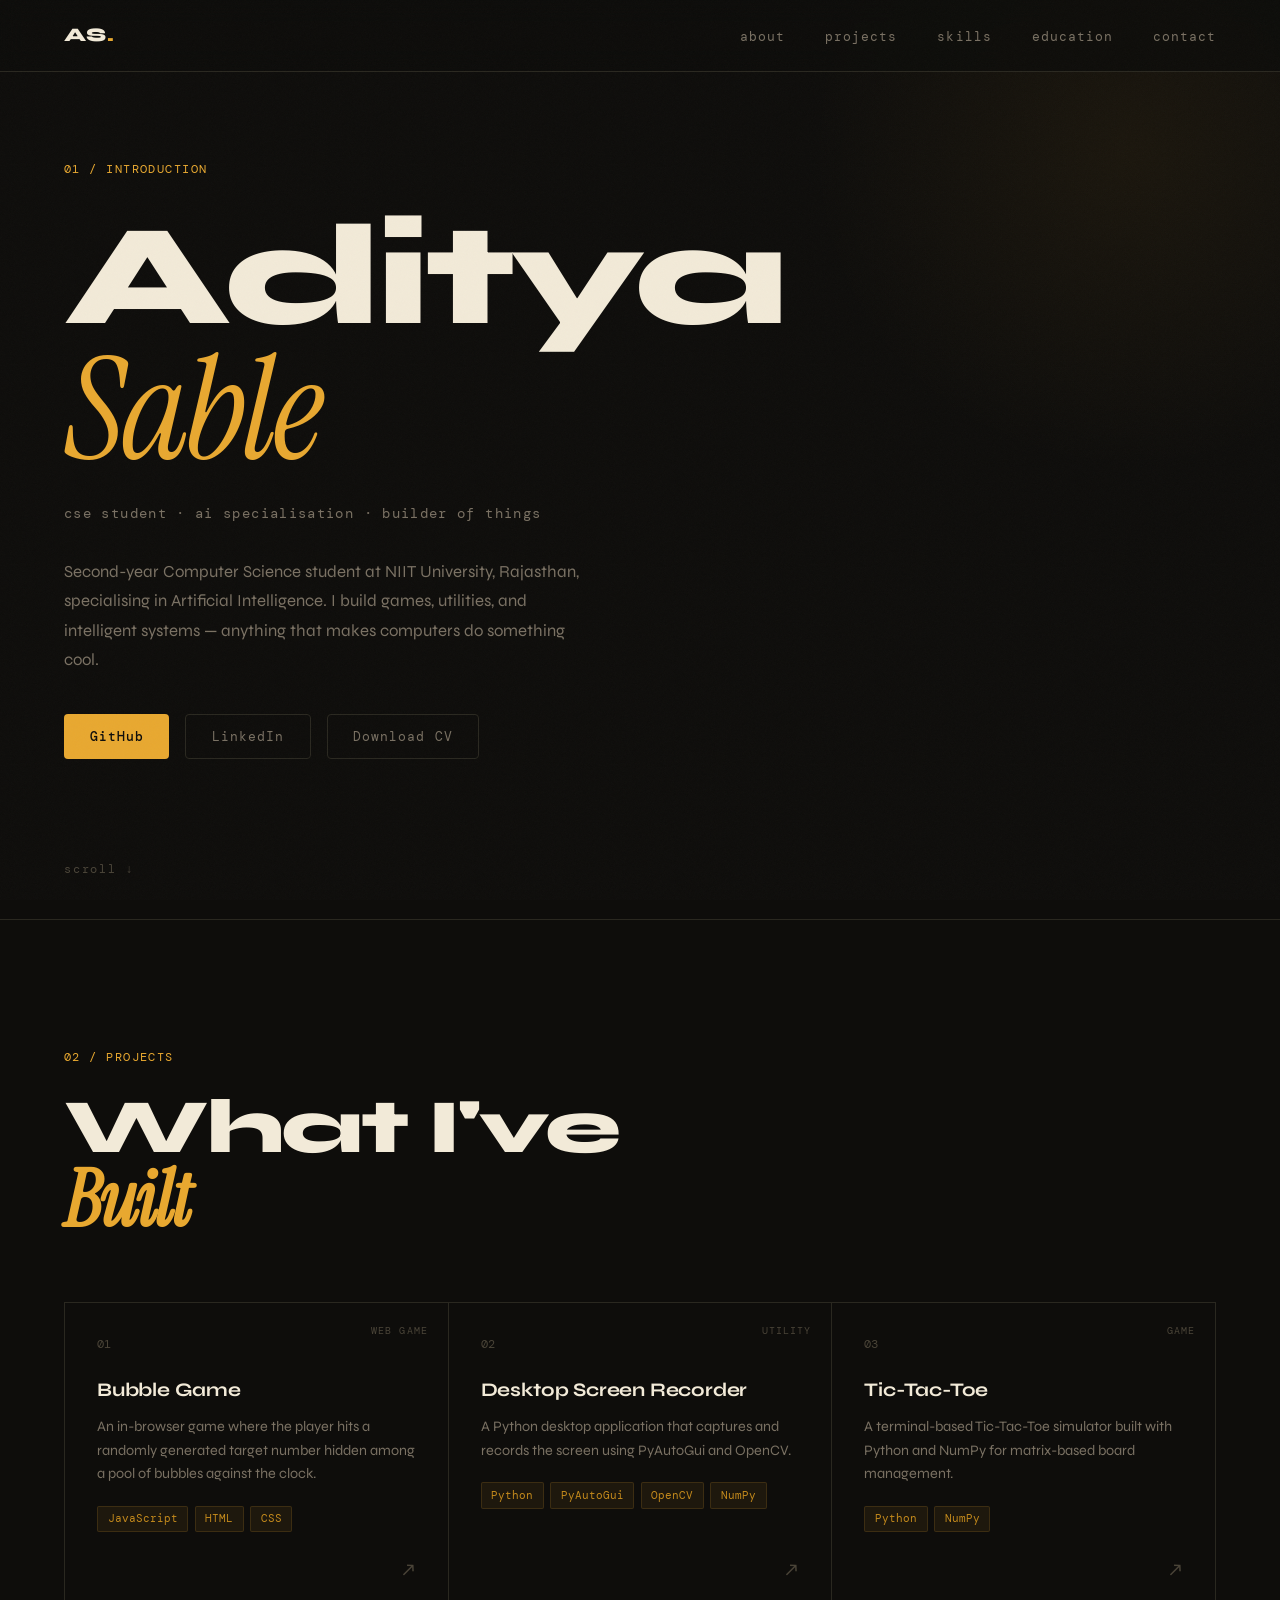
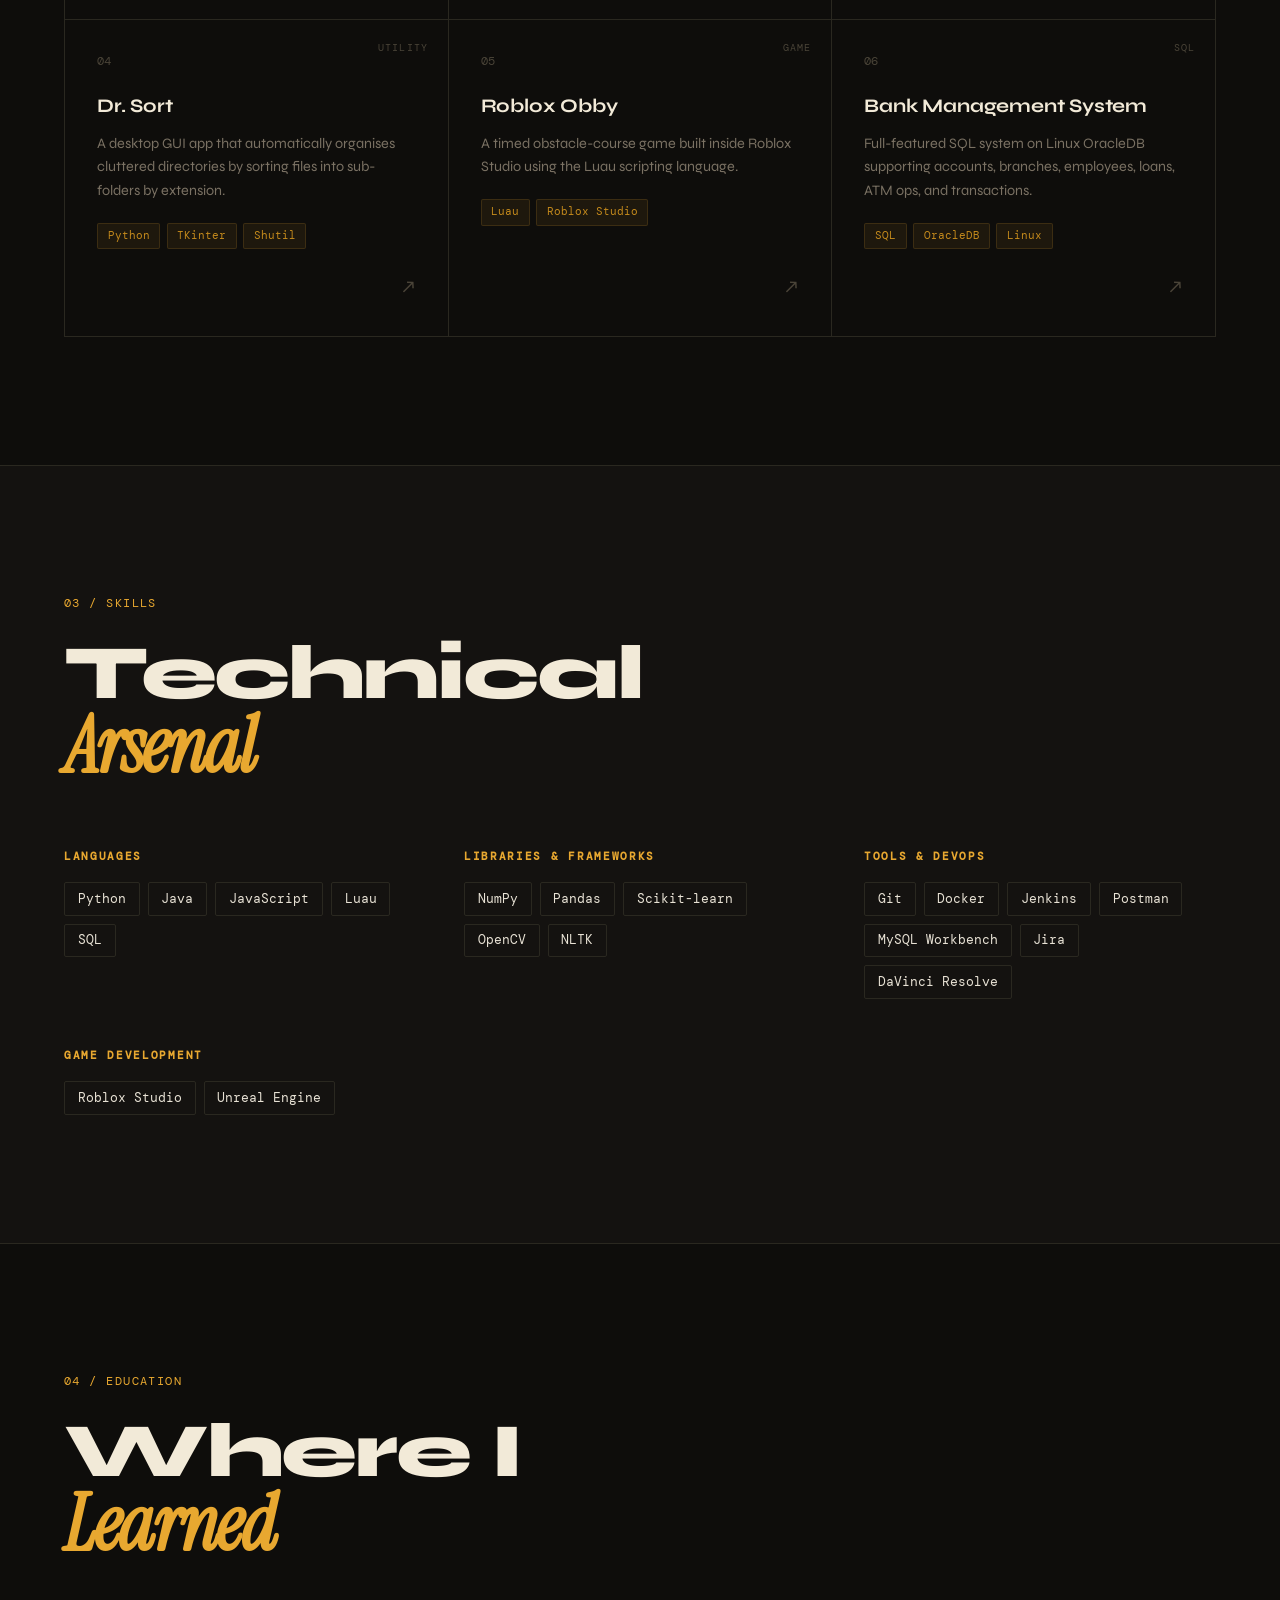
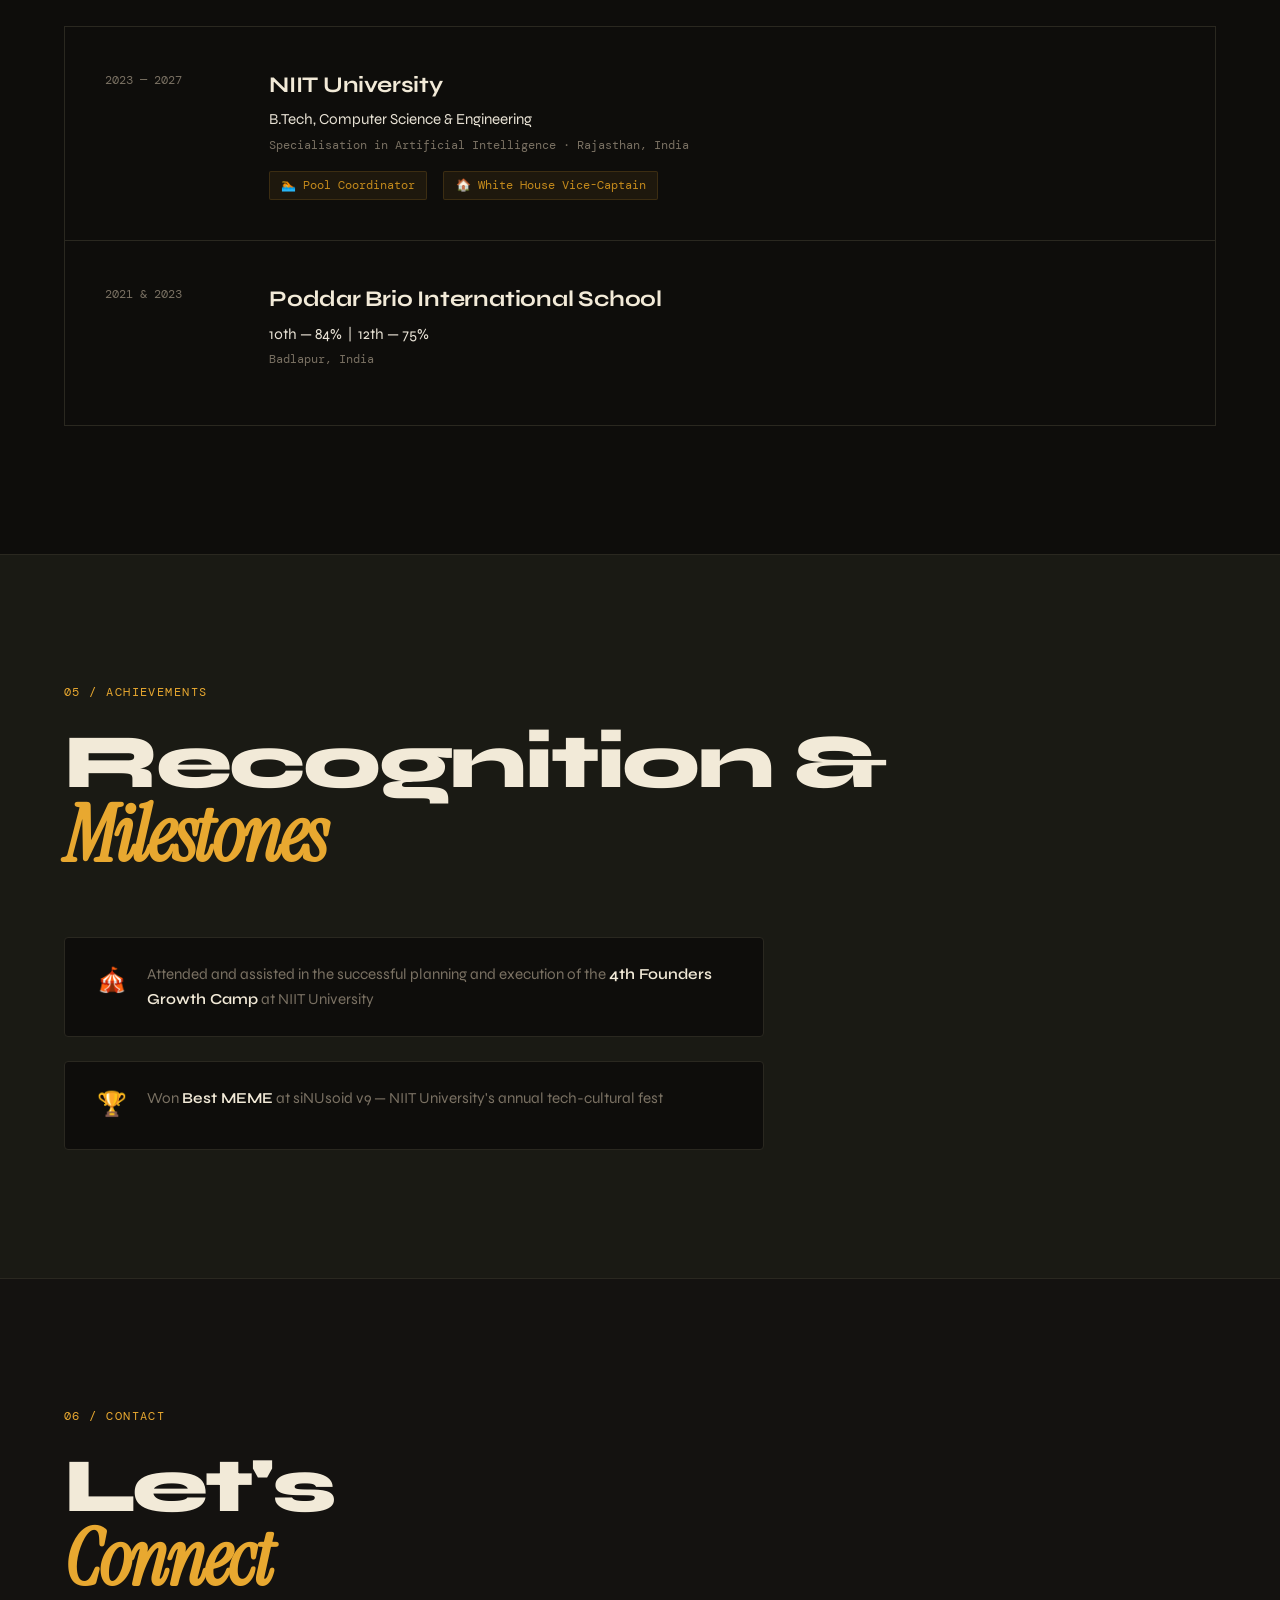
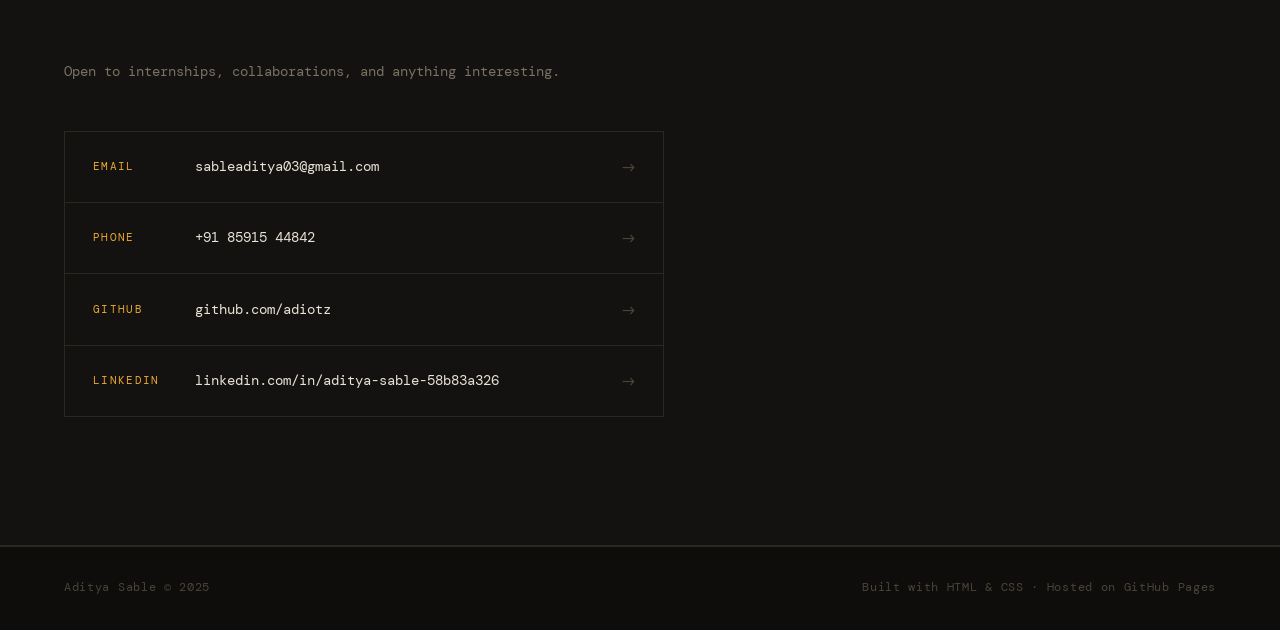
==== index.html @ 0235a2ee "Rename index-2.html to index.html" ====
<!DOCTYPE html>
<html lang="en">
<head>
  <meta charset="UTF-8" />
  <meta name="viewport" content="width=device-width, initial-scale=1.0" />
  <title>Aditya Sable — Developer & AI Enthusiast</title>
  <link rel="preconnect" href="https://fonts.googleapis.com">
  <link rel="preconnect" href="https://fonts.gstatic.com" crossorigin>
  <link href="https://fonts.googleapis.com/css2?family=Syne:wght@400;600;700;800&family=DM+Mono:ital,wght@0,300;0,400;1,300&family=Instrument+Serif:ital@0;1&display=swap" rel="stylesheet">
  <link rel="stylesheet" href="style.css" />
</head>
<body>

  <!-- NOISE OVERLAY -->
  <div class="noise"></div>

  <!-- NAV -->
  <nav class="nav">
    <span class="nav-logo">AS<span class="dot">.</span></span>
    <ul class="nav-links">
      <li><a href="#about">About</a></li>
      <li><a href="#projects">Projects</a></li>
      <li><a href="#skills">Skills</a></li>
      <li><a href="#education">Education</a></li>
      <li><a href="#contact">Contact</a></li>
    </ul>
  </nav>

  <!-- HERO -->
  <section class="hero" id="about">
    <div class="hero-tag"><span class="mono">01 /</span> Introduction</div>
    <h1 class="hero-name">Aditya<br><em>Sable</em></h1>
    <p class="hero-sub">CSE Student · AI Specialisation · Builder of Things</p>
    <p class="hero-desc">
      Second-year Computer Science student at NIIT University, Rajasthan, specialising in Artificial Intelligence.
      I build games, utilities, and intelligent systems — anything that makes computers do something cool.
    </p>
    <div class="hero-links">
      <a href="https://github.com/adiotz" target="_blank" rel="noopener" class="btn btn-primary">GitHub</a>
      <a href="https://www.linkedin.com/in/aditya-sable-58b83a326/" target="_blank" rel="noopener" class="btn btn-outline">LinkedIn</a>
      <a href="AdityaSableCV2.pdf" target="_blank" class="btn btn-outline">Download CV</a>
    </div>
    <div class="hero-scroll-hint mono">scroll ↓</div>
  </section>

  <!-- PROJECTS -->
  <section class="section" id="projects">
    <div class="section-tag"><span class="mono">02 /</span> Projects</div>
    <h2 class="section-title">What I've<br><em>Built</em></h2>

    <div class="projects-grid">

      <a href="https://github.com/adiotz/BubbleGame" target="_blank" rel="noopener" class="project-card" data-type="Web Game">
        <div class="project-num mono">01</div>
        <div class="project-body">
          <h3>Bubble Game</h3>
          <p>An in-browser game where the player hits a randomly generated target number hidden among a pool of bubbles against the clock.</p>
          <div class="project-tags">
            <span>JavaScript</span><span>HTML</span><span>CSS</span>
          </div>
        </div>
        <div class="project-arrow">↗</div>
      </a>

      <a href="https://github.com/adiotz/ScreenRecorder" target="_blank" rel="noopener" class="project-card" data-type="Utility">
        <div class="project-num mono">02</div>
        <div class="project-body">
          <h3>Desktop Screen Recorder</h3>
          <p>A Python desktop application that captures and records the screen using PyAutoGui and OpenCV.</p>
          <div class="project-tags">
            <span>Python</span><span>PyAutoGui</span><span>OpenCV</span><span>NumPy</span>
          </div>
        </div>
        <div class="project-arrow">↗</div>
      </a>

      <a href="https://github.com/adiotz/TicTacToe" target="_blank" rel="noopener" class="project-card" data-type="Game">
        <div class="project-num mono">03</div>
        <div class="project-body">
          <h3>Tic-Tac-Toe</h3>
          <p>A terminal-based Tic-Tac-Toe simulator built with Python and NumPy for matrix-based board management.</p>
          <div class="project-tags">
            <span>Python</span><span>NumPy</span>
          </div>
        </div>
        <div class="project-arrow">↗</div>
      </a>

      <a href="https://github.com/adiotz/DrSort" target="_blank" rel="noopener" class="project-card" data-type="Utility">
        <div class="project-num mono">04</div>
        <div class="project-body">
          <h3>Dr. Sort</h3>
          <p>A desktop GUI app that automatically organises cluttered directories by sorting files into sub-folders by extension.</p>
          <div class="project-tags">
            <span>Python</span><span>TKinter</span><span>Shutil</span>
          </div>
        </div>
        <div class="project-arrow">↗</div>
      </a>

      <a href="https://github.com/adiotz/FirstRobloxGame" target="_blank" rel="noopener" class="project-card" data-type="Game">
        <div class="project-num mono">05</div>
        <div class="project-body">
          <h3>Roblox Obby</h3>
          <p>A timed obstacle-course game built inside Roblox Studio using the Luau scripting language.</p>
          <div class="project-tags">
            <span>Luau</span><span>Roblox Studio</span>
          </div>
        </div>
        <div class="project-arrow">↗</div>
      </a>

      <a href="https://github.com/adiotz/BankManagementSystem" target="_blank" rel="noopener" class="project-card" data-type="SQL">
        <div class="project-num mono">06</div>
        <div class="project-body">
          <h3>Bank Management System</h3>
          <p>Full-featured SQL system on Linux OracleDB supporting accounts, branches, employees, loans, ATM ops, and transactions.</p>
          <div class="project-tags">
            <span>SQL</span><span>OracleDB</span><span>Linux</span>
          </div>
        </div>
        <div class="project-arrow">↗</div>
      </a>

    </div>
  </section>

  <!-- SKILLS -->
  <section class="section section-dark" id="skills">
    <div class="section-tag"><span class="mono">03 /</span> Skills</div>
    <h2 class="section-title">Technical<br><em>Arsenal</em></h2>

    <div class="skills-grid">
      <div class="skill-group">
        <h4 class="skill-group-label mono">Languages</h4>
        <div class="skill-pills">
          <span>Python</span>
          <span>Java</span>
          <span>JavaScript</span>
          <span>Luau</span>
          <span>SQL</span>
        </div>
      </div>
      <div class="skill-group">
        <h4 class="skill-group-label mono">Libraries & Frameworks</h4>
        <div class="skill-pills">
          <span>NumPy</span>
          <span>Pandas</span>
          <span>Scikit-learn</span>
          <span>OpenCV</span>
          <span>NLTK</span>
        </div>
      </div>
      <div class="skill-group">
        <h4 class="skill-group-label mono">Tools & DevOps</h4>
        <div class="skill-pills">
          <span>Git</span>
          <span>Docker</span>
          <span>Jenkins</span>
          <span>Postman</span>
          <span>MySQL Workbench</span>
          <span>Jira</span>
          <span>DaVinci Resolve</span>
        </div>
      </div>
      <div class="skill-group">
        <h4 class="skill-group-label mono">Game Development</h4>
        <div class="skill-pills">
          <span>Roblox Studio</span>
          <span>Unreal Engine</span>
        </div>
      </div>
    </div>
  </section>

  <!-- EDUCATION -->
  <section class="section" id="education">
    <div class="section-tag"><span class="mono">04 /</span> Education</div>
    <h2 class="section-title">Where I<br><em>Learned</em></h2>

    <div class="edu-list">
      <div class="edu-card">
        <div class="edu-year mono">2023 — 2027</div>
        <div class="edu-body">
          <h3>NIIT University</h3>
          <p class="edu-degree">B.Tech, Computer Science &amp; Engineering</p>
          <p class="edu-sub">Specialisation in Artificial Intelligence · Rajasthan, India</p>
          <div class="edu-roles">
            <span>🏊 Pool Coordinator</span>
            <span>🏠 White House Vice-Captain</span>
          </div>
        </div>
      </div>
      <div class="edu-card">
        <div class="edu-year mono">2021 &amp; 2023</div>
        <div class="edu-body">
          <h3>Poddar Brio International School</h3>
          <p class="edu-degree">10th — 84% &nbsp;|&nbsp; 12th — 75%</p>
          <p class="edu-sub">Badlapur, India</p>
        </div>
      </div>
    </div>
  </section>

  <!-- ACHIEVEMENTS -->
  <section class="section section-accent" id="achievements">
    <div class="section-tag"><span class="mono">05 /</span> Achievements</div>
    <h2 class="section-title">Recognition &amp;<br><em>Milestones</em></h2>
    <div class="ach-list">
      <div class="ach-item">
        <span class="ach-icon">🎪</span>
        <p>Attended and assisted in the successful planning and execution of the <strong>4th Founders Growth Camp</strong> at NIIT University</p>
      </div>
      <div class="ach-item">
        <span class="ach-icon">🏆</span>
        <p>Won <strong>Best MEME</strong> at siNUsoid v9 — NIIT University's annual tech-cultural fest</p>
      </div>
    </div>
  </section>

  <!-- CONTACT -->
  <section class="section section-dark" id="contact">
    <div class="section-tag"><span class="mono">06 /</span> Contact</div>
    <h2 class="section-title">Let's<br><em>Connect</em></h2>
    <p class="contact-intro">Open to internships, collaborations, and anything interesting.</p>
    <div class="contact-links">
      <a href="mailto:sableaditya03@gmail.com" class="contact-item">
        <span class="mono contact-label">Email</span>
        <span class="contact-value">sableaditya03@gmail.com</span>
        <span class="contact-arrow">→</span>
      </a>
      <a href="tel:+918591544842" class="contact-item">
        <span class="mono contact-label">Phone</span>
        <span class="contact-value">+91 85915 44842</span>
        <span class="contact-arrow">→</span>
      </a>
      <a href="https://github.com/adiotz" target="_blank" rel="noopener" class="contact-item">
        <span class="mono contact-label">GitHub</span>
        <span class="contact-value">github.com/adiotz</span>
        <span class="contact-arrow">→</span>
      </a>
      <a href="https://www.linkedin.com/in/aditya-sable-58b83a326/" target="_blank" rel="noopener" class="contact-item">
        <span class="mono contact-label">LinkedIn</span>
        <span class="contact-value">linkedin.com/in/aditya-sable-58b83a326</span>
        <span class="contact-arrow">→</span>
      </a>
    </div>
  </section>

  <!-- FOOTER -->
  <footer class="footer">
    <span class="mono">Aditya Sable © 2025</span>
    <span class="mono">Built with HTML &amp; CSS · Hosted on GitHub Pages</span>
  </footer>

  <script data-cfasync="false" src="/cdn-cgi/scripts/5c5dd728/cloudflare-static/email-decode.min.js"></script><script>
    // Scroll-triggered fade-in
    const observer = new IntersectionObserver((entries) => {
      entries.forEach(e => {
        if (e.isIntersecting) {
          e.target.classList.add('visible');
        }
      });
    }, { threshold: 0.12 });

    document.querySelectorAll('.project-card, .edu-card, .ach-item, .skill-group, .contact-item').forEach(el => {
      el.classList.add('fade-up');
      observer.observe(el);
    });

    // Active nav highlight
    const sections = document.querySelectorAll('section[id]');
    const navLinks = document.querySelectorAll('.nav-links a');
    window.addEventListener('scroll', () => {
      let current = '';
      sections.forEach(s => {
        if
---- style.css ----
/* ============================================================
   ADITYA SABLE — PORTFOLIO STYLESHEET
   Aesthetic: Editorial dark with warm amber accents
   Fonts: Syne (display) + Instrument Serif (italic) + DM Mono
   ============================================================ */

:root {
  --bg: #0e0d0b;
  --bg-2: #141210;
  --bg-accent: #1a1a14;
  --surface: #1e1c17;
  --border: #2a2820;
  --text: #e8e2d5;
  --text-muted: #7a7163;
  --text-dim: #4a4438;
  --amber: #e8a830;
  --amber-dim: #c48a1c;
  --amber-glow: rgba(232, 168, 48, 0.08);
  --cream: #f2ead8;
  --font-display: 'Syne', sans-serif;
  --font-serif: 'Instrument Serif', serif;
  --font-mono: 'DM Mono', monospace;
  --radius: 4px;
  --transition: 0.3s cubic-bezier(0.4, 0, 0.2, 1);
}

*, *::before, *::after { box-sizing: border-box; margin: 0; padding: 0; }

html { scroll-behavior: smooth; }

body {
  background: var(--bg);
  color: var(--text);
  font-family: var(--font-display);
  font-size: 16px;
  line-height: 1.6;
  overflow-x: hidden;
}

/* NOISE TEXTURE */
.noise {
  pointer-events: none;
  position: fixed;
  inset: 0;
  z-index: 999;
  opacity: 0.028;
  background-image: url("data:image/svg+xml,%3Csvg viewBox='0 0 512 512' xmlns='http://www.w3.org/2000/svg'%3E%3Cfilter id='n'%3E%3CfeTurbulence type='fractalNoise' baseFrequency='0.75' numOctaves='4' stitchTiles='stitch'/%3E%3C/filter%3E%3Crect width='100%25' height='100%25' filter='url(%23n)'/%3E%3C/svg%3E");
  background-size: 200px;
}

/* ---- TYPOGRAPHY ---- */
.mono { font-family: var(--font-mono); }

a { color: inherit; text-decoration: none; }

em { font-family: var(--font-serif); font-style: italic; color: var(--amber); }

/* ---- NAV ---- */
.nav {
  position: fixed;
  top: 0; left: 0; right: 0;
  z-index: 100;
  display: flex;
  align-items: center;
  justify-content: space-between;
  padding: 1.25rem 4rem;
  background: rgba(14, 13, 11, 0.85);
  backdrop-filter: blur(12px);
  border-bottom: 1px solid var(--border);
}

.nav-logo {
  font-family: var(--font-display);
  font-weight: 800;
  font-size: 1.2rem;
  letter-spacing: 0.05em;
  color: var(--cream);
}
.nav-logo .dot { color: var(--amber); }

.nav-links {
  list-style: none;
  display: flex;
  gap: 2.5rem;
}
.nav-links a {
  font-family: var(--font-mono);
  font-size: 0.8rem;
  color: var(--text-muted);
  letter-spacing: 0.08em;
  text-transform: lowercase;
  transition: color var(--transition);
}
.nav-links a:hover,
.nav-links a.active { color: var(--amber); }

/* ---- HERO ---- */
.hero {
  min-height: 100vh;
  display: flex;
  flex-direction: column;
  justify-content: center;
  padding: 10rem 4rem 6rem;
  position: relative;
  border-bottom: 1px solid var(--border);
  overflow: hidden;
}

.hero::before {
  content: '';
  position: absolute;
  top: -200px; right: -200px;
  width: 700px; height: 700px;
  background: radial-gradient(circle, rgba(232, 168, 48, 0.06) 0%, transparent 65%);
  pointer-events: none;
}

.hero-tag {
  font-family: var(--font-mono);
  font-size: 0.75rem;
  color: var(--amber);
  letter-spacing: 0.12em;
  text-transform: uppercase;
  margin-bottom: 2rem;
  animation: fadeUp 0.8s ease both;
}

.hero-name {
  font-size: clamp(4rem, 12vw, 9rem);
  font-weight: 800;
  line-height: 0.92;
  letter-spacing: -0.03em;
  color: var(--cream);
  animation: fadeUp 0.8s 0.1s ease both;
  margin-bottom: 1.5rem;
}
.hero-name em {
  font-family: var(--font-serif);
  font-weight: 400;
}

.hero-sub {
  font-family: var(--font-mono);
  font-size: 0.85rem;
  color: var(--text-muted);
  letter-spacing: 0.1em;
  text-transform: lowercase;
  animation: fadeUp 0.8s 0.2s ease both;
  margin-bottom: 2rem;
}

.hero-desc {
  max-width: 520px;
  font-size: 1.05rem;
  color: var(--text-muted);
  line-height: 1.75;
  animation: fadeUp 0.8s 0.3s ease both;
  margin-bottom: 2.5rem;
}

.hero-links {
  display: flex;
  gap: 1rem;
  flex-wrap: wrap;
  animation: fadeUp 0.8s 0.4s ease both;
  margin-bottom: 4rem;
}

.btn {
  display: inline-flex;
  align-items: center;
  gap: 0.5rem;
  padding: 0.7rem 1.6rem;
  font-family: var(--font-mono);
  font-size: 0.8rem;
  letter-spacing: 0.08em;
  border-radius: var(--radius);
  transition: all var(--transition);
  cursor: pointer;
}
.btn-primary {
  background: var(--amber);
  color: #0e0d0b;
  font-weight: 500;
}
.btn-primary:hover {
  background: var(--cream);
  transform: translateY(-2px);
}
.btn-outline {
  border: 1px solid var(--border);
  color: var(--text-muted);
}
.btn-outline:hover {
  border-color: var(--amber);
  color: var(--amber);
  transform: translateY(-2px);
}

.hero-scroll-hint {
  font-size: 0.75rem;
  color: var(--text-dim);
  letter-spacing: 0.15em;
  animation: fadeUp 0.8s 0.6s ease both, bob 2s 1.5s ease-in-out infinite;
  position: absolute;
  bottom: 2.5rem;
  left: 4rem;
}

/* ---- SECTIONS ---- */
.section {
  padding: 8rem 4rem;
  border-bottom: 1px solid var(--border);
}
.section-dark { background: var(--bg-2); }
.section-accent { background: var(--bg-accent); }

.section-tag {
  font-family: var(--font-mono);
  font-size: 0.75rem;
  color: var(--amber);
  letter-spacing: 0.12em;
  text-transform: uppercase;
  margin-bottom: 1.5rem;
}

.section-title {
  font-size: clamp(2.5rem, 6vw, 5rem);
  font-weight: 800;
  line-height: 0.95;
  letter-spacing: -0.03em;
  color: var(--cream);
  margin-bottom: 4rem;
}

/* ---- PROJECTS GRID ---- */
.projects-grid {
  display: grid;
  grid-template-columns: repeat(auto-fill, minmax(320px, 1fr));
  gap: 1px;
  background: var(--border);
  border: 1px solid var(--border);
}

.project-card {
  display: flex;
  flex-direction: column;
  padding: 2rem;
  background: var(--bg);
  position: relative;
  transition: background var(--transition);
  overflow: hidden;
}
.project-card::before {
  content: attr(data-type);
  position: absolute;
  top: 1.25rem; right: 1.25rem;
  font-family: var(--font-mono);
  font-size: 0.65rem;
  color: var(--text-dim);
  letter-spacing: 0.1em;
  text-transform: uppercase;
}
.project-card:hover {
  background: var(--amber-glow);
}
.project-card:hover .project-arrow { color: var(--amber); transform: translate(3px, -3px); }

.project-num {
  font-size: 0.75rem;
  color: var(--text-dim);
  margin-bottom: 1.25rem;
}
.project-body { flex: 1; }
.project-body h3 {
  font-size: 1.2rem;
  font-weight: 700;
  color: var(--cream);
  margin-bottom: 0.6rem;
  letter-spacing: -0.01em;
}
.project-body p {
  font-size: 0.9rem;
  color: var(--text-muted);
  line-height: 1.65;
  margin-bottom: 1.25rem;
}
.project-tags {
  display: flex;
  flex-wrap: wrap;
  gap: 0.4rem;
}
.project-tags span {
  font-family: var(--font-mono);
  font-size: 0.7rem;
  color: var(--amber-dim);
  background: rgba(232, 168, 48, 0.07);
  border: 1px solid rgba(232, 168, 48, 0.15);
  padding: 0.2rem 0.6rem;
  border-radius: 2px;
}
.project-arrow {
  font-size: 1.2rem;
  color: var(--text-dim);
  text-align: right;
  margin-top: 1.5rem;
  transition: all var(--transition);
  display: block;
}

/* ---- SKILLS ---- */
.skills-grid {
  display: grid;
  grid-template-columns: repeat(auto-fill, minmax(280px, 1fr));
  gap: 3rem;
}
.skill-group-label {
  font-size: 0.7rem;
  color: var(--amber);
  letter-spacing: 0.15em;
  text-transform: uppercase;
  margin-bottom: 1rem;
}
.skill-pills {
  display: flex;
  flex-wrap: wrap;
  gap: 0.5rem;
}
.skill-pills span {
  font-family: var(--font-mono);
  font-size: 0.8rem;
  color: var(--text);
  border: 1px solid var(--border);
  padding: 0.35rem 0.8rem;
  border-radius: 2px;
  transition: all var(--transition);
}
.skill-pills span:hover {
  border-color: var(--amber);
  color: var(--amber);
}

/* ---- EDUCATION ---- */
.edu-list {
  display: flex;
  flex-direction: column;
  gap: 1px;
  background: var(--border);
  border: 1px solid var(--border);
}
.edu-card {
  display: flex;
  gap: 4rem;
  padding: 2.5rem;
  background: var(--bg);
  transition: background var(--transition);
}
.edu-card:hover { background: var(--amber-glow); }
.edu-year {
  font-size: 0.75rem;
  color: var(--text-muted);
  white-space: nowrap;
  padding-top: 0.25rem;
  min-width: 100px;
}
.edu-body h3 {
  font-size: 1.4rem;
  font-weight: 700;
  color: var(--cream);
  margin-bottom: 0.3rem;
  letter-spacing: -0.01em;
}
.edu-degree {
  font-size: 0.95rem;
  color: var(--text);
  margin-bottom: 0.25rem;
}
.edu-sub {
  font-family: var(--font-mono);
  font-size: 0.75rem;
  color: var(--text-muted);
  margin-bottom: 1rem;
}
.edu-roles {
  display: flex;
  gap: 1rem;
  flex-wrap: wrap;
}
.edu-roles span {
  font-family: var(--font-mono);
  font-size: 0.75rem;
  color: var(--amber-dim);
  background: rgba(232, 168, 48, 0.07);
  border: 1px solid rgba(232, 168, 48, 0.15);
  padding: 0.25rem 0.7rem;
  border-radius: 2px;
}

/* ---- ACHIEVEMENTS ---- */
.ach-list {
  display: flex;
  flex-direction: column;
  gap: 1.5rem;
  max-width: 700px;
}
.ach-item {
  display: flex;
  align-items: flex-start;
  gap: 1.25rem;
  padding: 1.5rem 2rem;
  border: 1px solid var(--border);
  border-radius: var(--radius);
  background: var(--bg);
  transition: border-color var(--transition);
}
.ach-item:hover { border-color: var(--amber); }
.ach-icon { font-size: 1.5rem; flex-shrink: 0; }
.ach-item p {
  font-size: 0.95rem;
  color: var(--text-muted);
  line-height: 1.65;
}
.ach-item strong { color: var(--cream); font-weight: 600; }

/* ---- CONTACT ---- */
.contact-intro {
  font-family: var(--font-mono);
  font-size: 0.85rem;
  color: var(--text-muted);
  margin-bottom: 3rem;
}
.contact-links {
  display: flex;
  flex-direction: column;
  gap: 1px;
  background: var(--border);
  border: 1px solid var(--border);
  max-width: 600px;
}
.contact-item {
  display: flex;
  align-items: center;
  gap: 2rem;
  padding: 1.4rem 1.75rem;
  background: var(--bg-2);
  transition: background var(--transition);
}
.contact-item:hover {
  background: var(--amber-glow);
}
.contact-item:hover .contact-arrow { transform: translateX(6px); color: var(--amber); }
.contact-label {
  font-size: 0.7rem;
  color: var(--amber);
  letter-spacing: 0.12em;
  text-transform: uppercase;
  min-width: 70px;
}
.contact-value {
  font-family: var(--font-mono);
  font-size: 0.85rem;
  color: var(--text);
  flex: 1;
}
.contact-arrow {
  font-size: 1rem;
  color: var(--text-dim);
  transition: all var(--transition);
}

/* ---- FOOTER ---- */
.footer {
  padding: 2rem 4rem;
  display: flex;
  justify-content: space-between;
  align-items: center;
  font-size: 0.72rem;
  color: var(--text-dim);
  letter-spacing: 0.06em;
  border-top: 1px solid var(--border);
}

/* ---- ANIMATIONS ---- */
@keyframes fadeUp {
  from { opacity: 0; transform: translateY(24px); }
  to   { opacity: 1; transform: translateY(0); }
}
@keyframes bob {
  0%, 100% { transform: translateY(0); }
  50%       { transform: translateY(6px); }
}

.fade-up {
  opacity: 0;
  transform: translateY(28px);
  transition: opacity 0.6s ease, transform 0.6s ease;
}
.fade-up.visible {
  opacity: 1;
  transform: translateY(0);
}

/* ---- RESPONSIVE ---- */
@media (max-width: 768px) {
  .nav { padding: 1rem 1.5rem; }
  .nav-links { gap: 1.25rem; }
  .nav-links a { font-size: 0.72rem; }

  .hero, .section { padding-left: 1.5rem; padding-right: 1.5rem; }
  .hero { padding-top: 8rem; padding-bottom: 5rem; }
  .hero-scroll-hint { left: 1.5rem; }

  .projects-grid { grid-template-columns: 1fr; }
  .skills-grid { grid-template-columns: 1fr; gap: 2rem; }

  .edu-card { flex-direction: column; gap: 0.75rem; }
  .edu-year { min-width: unset; }

  .contact-links { max-width: 100%; }
  .contact-item { flex-wrap: wrap; gap: 0.5rem; }

  .footer { flex-direction: column; gap: 0.5rem; text-align: center; }
}

@media (max-width: 480px) {
  .nav-links { display: none; }
  .hero-name { font-size: 3.5rem; }
}
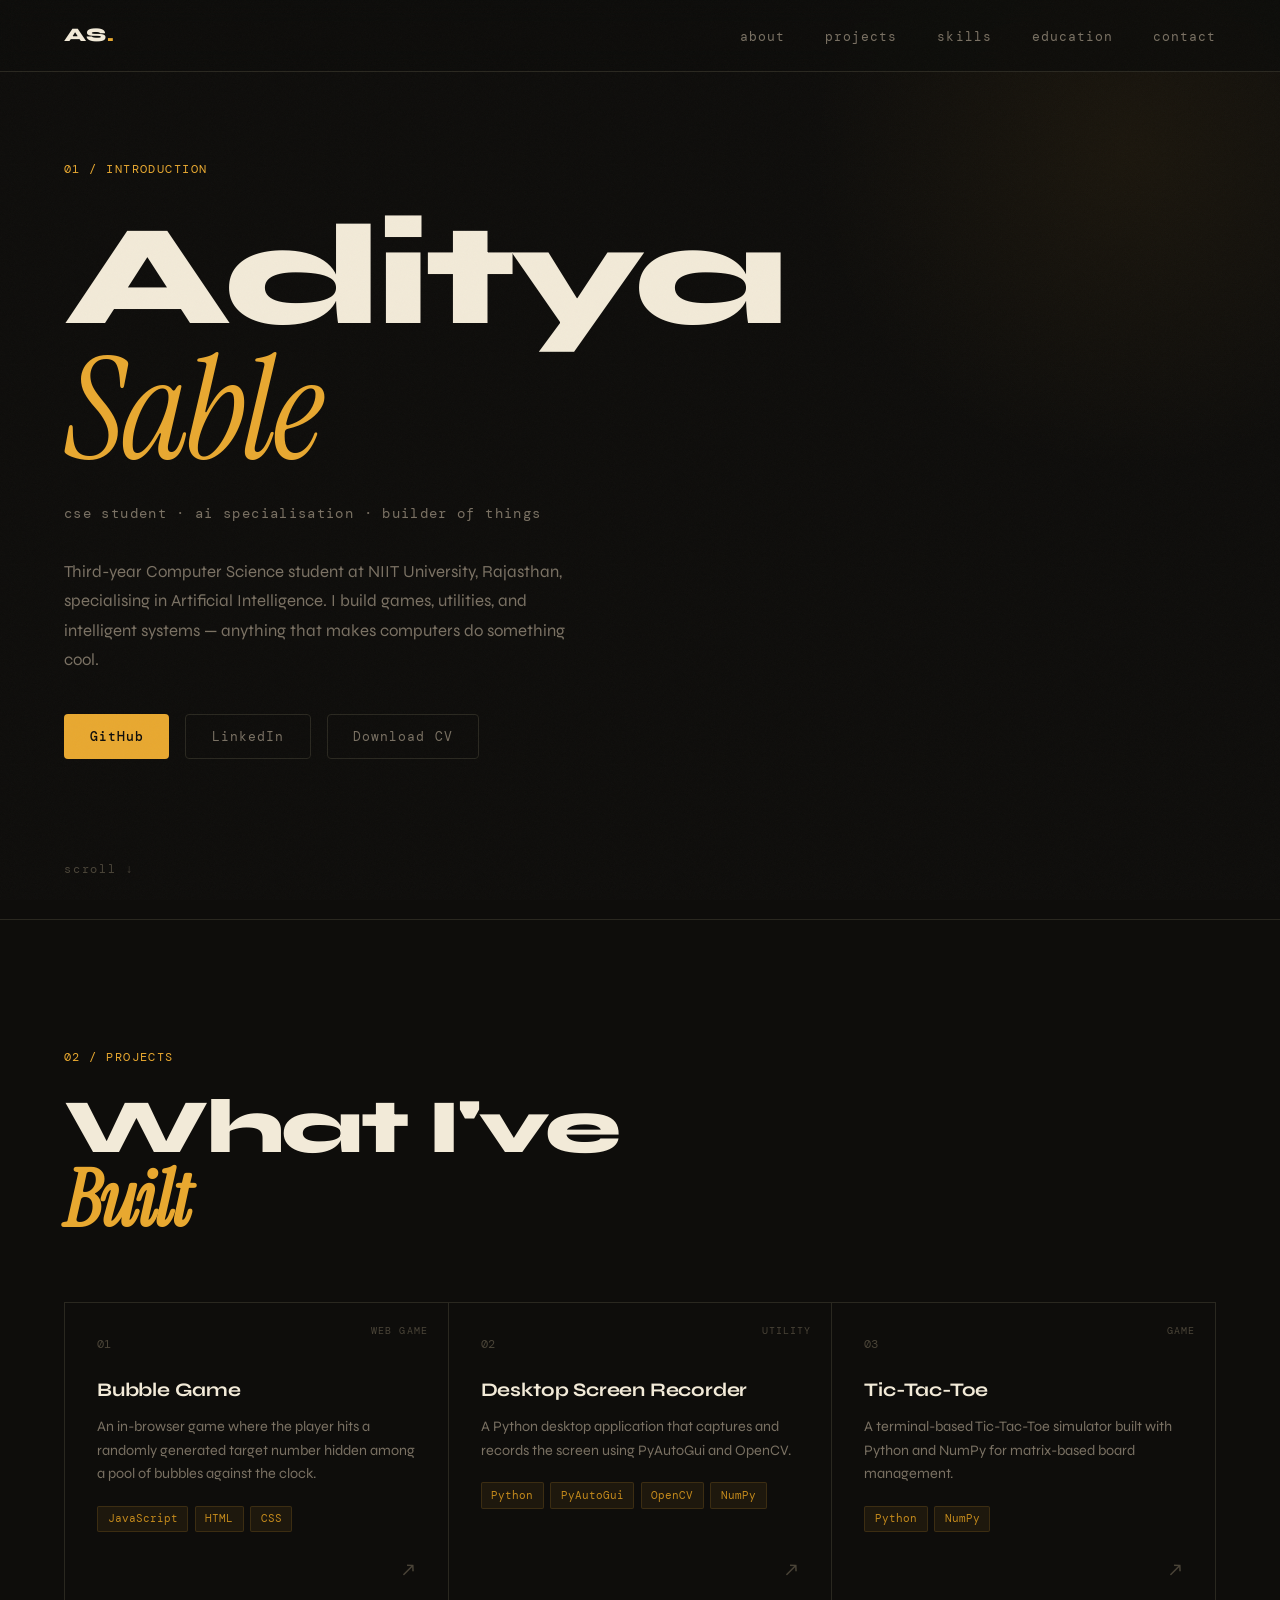
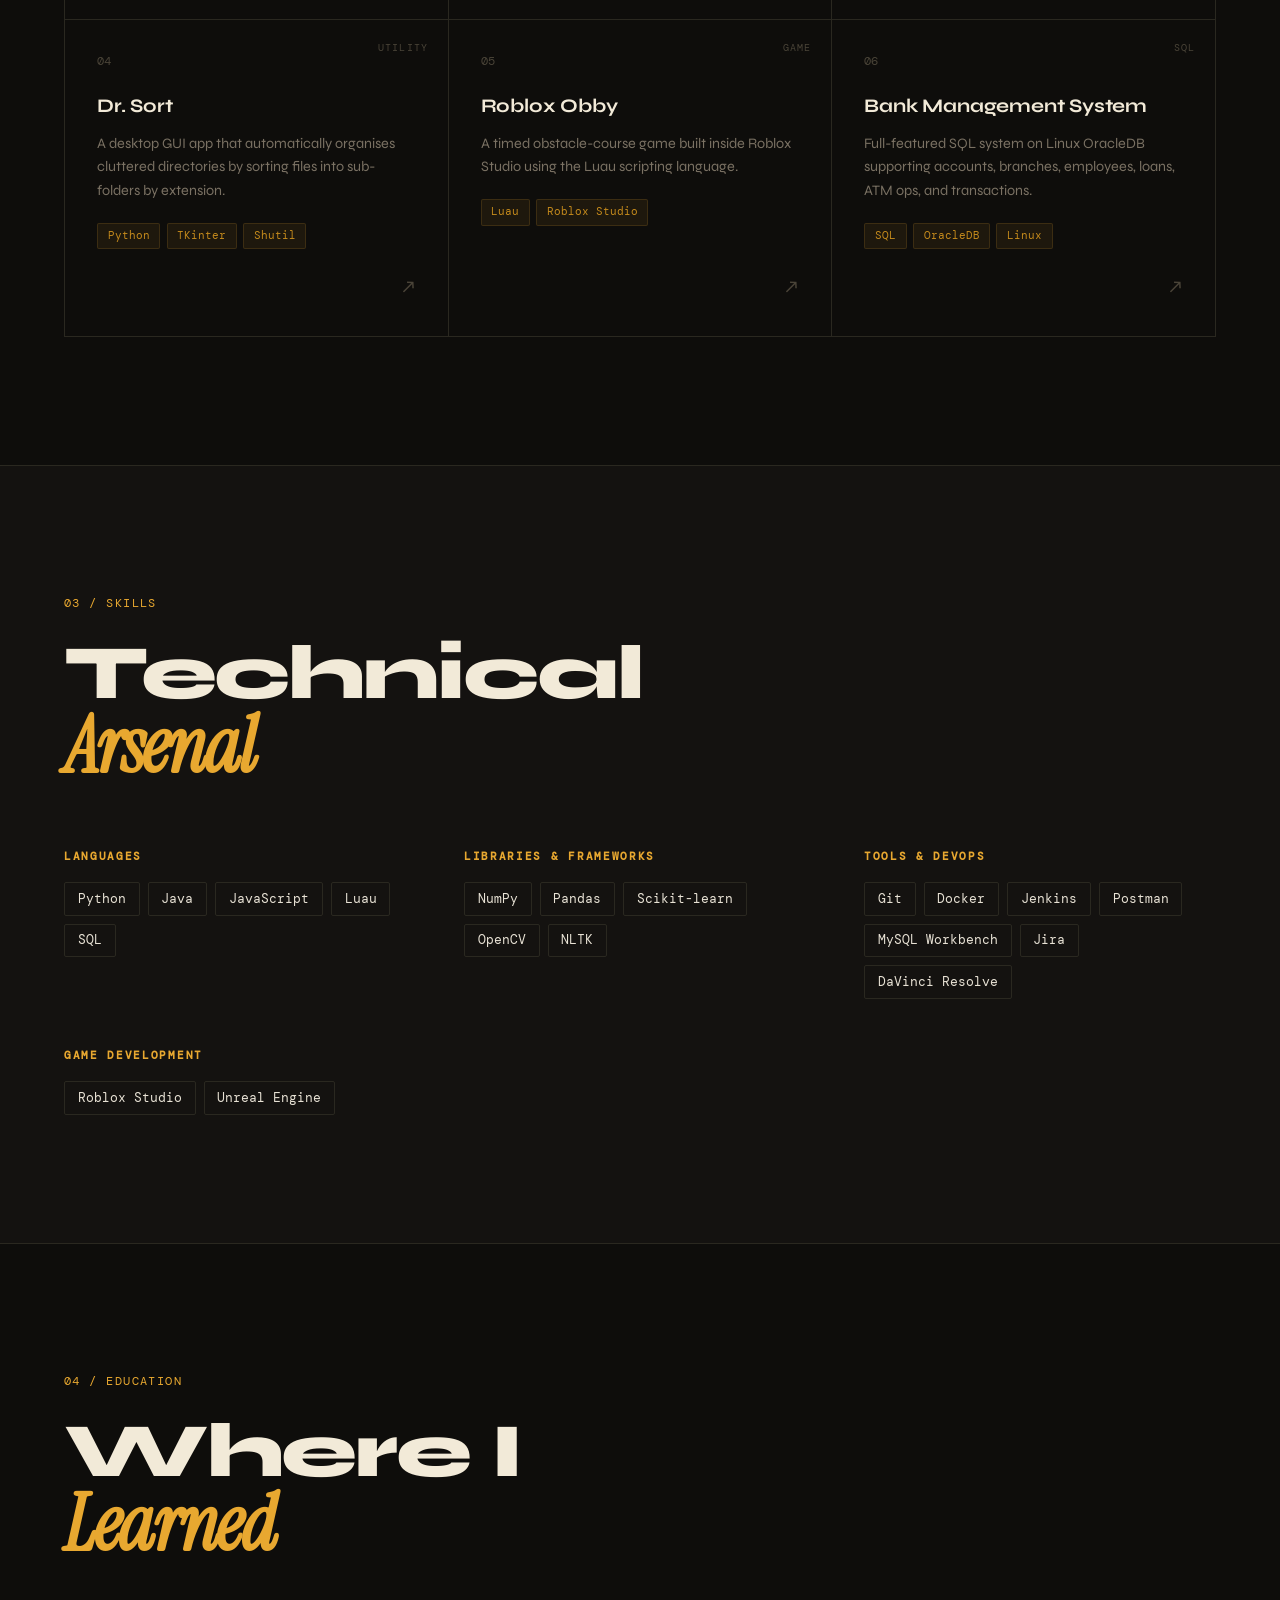
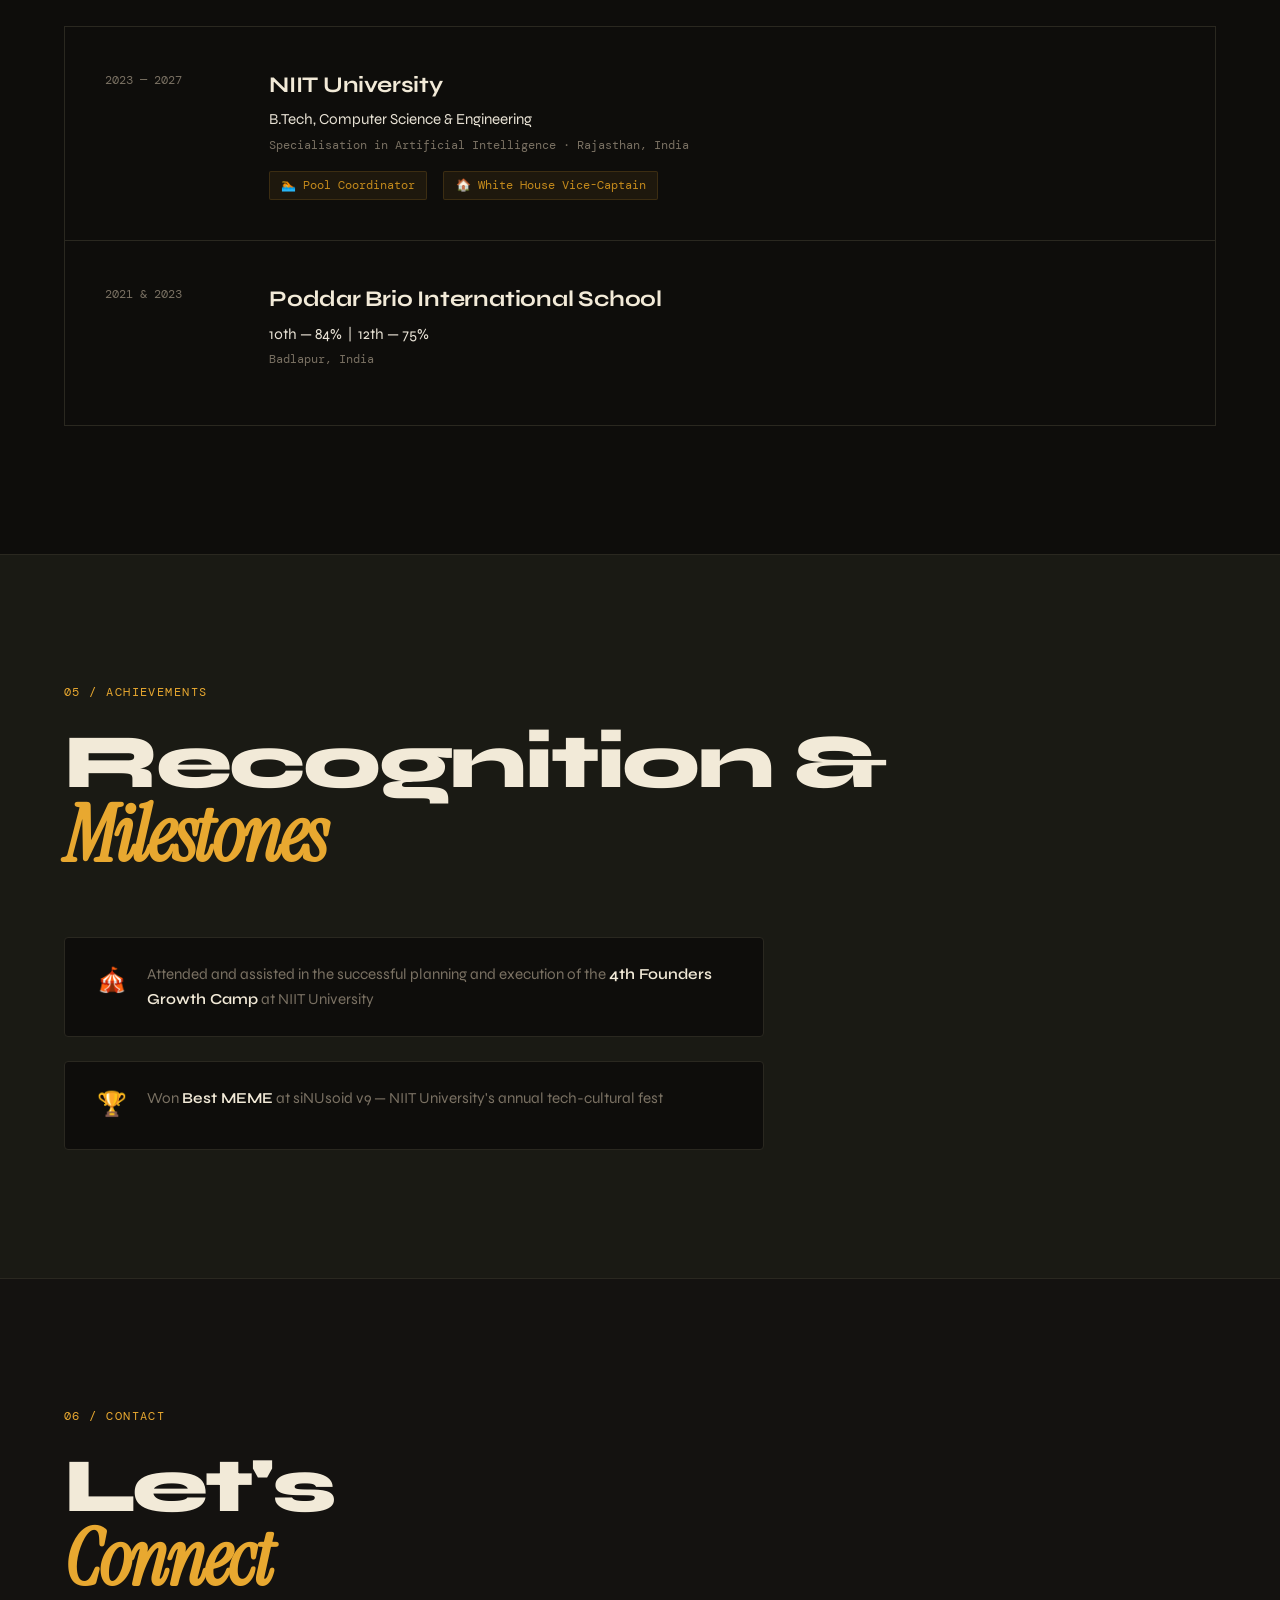
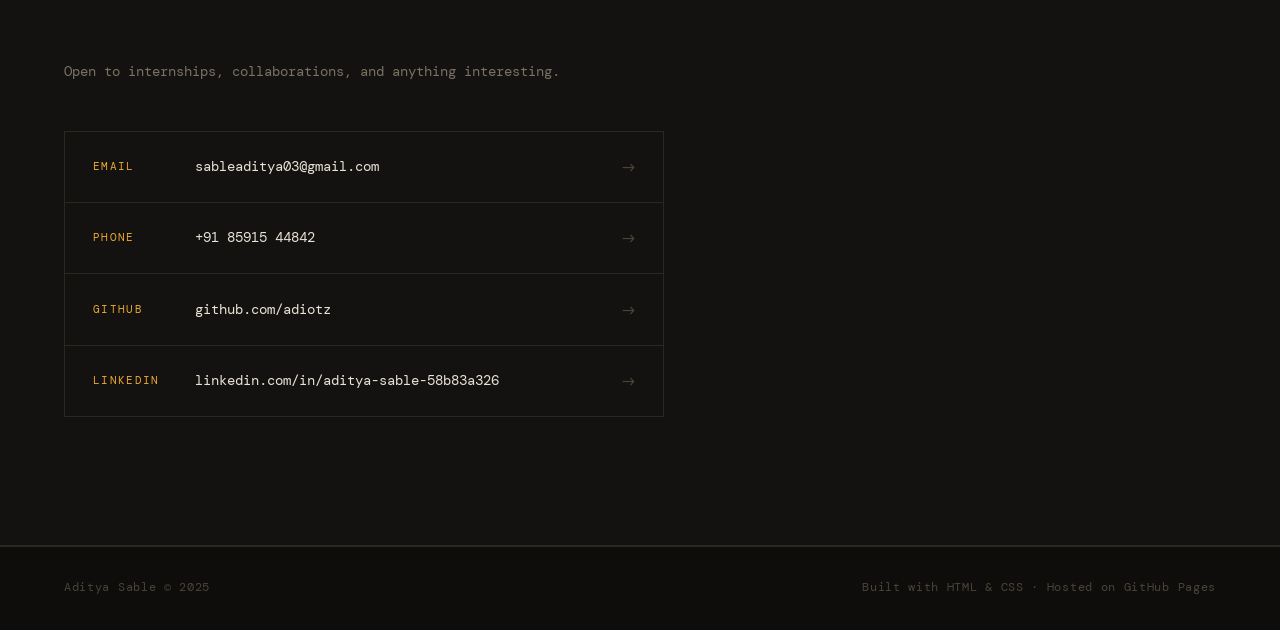
==== commit 8b064d8d: "Update index.html" ====
--- a/index.html
+++ b/index.html
@@ -32,7 +32,7 @@
     <h1 class="hero-name">Aditya<br><em>Sable</em></h1>
     <p class="hero-sub">CSE Student · AI Specialisation · Builder of Things</p>
     <p class="hero-desc">
-      Second-year Computer Science student at NIIT University, Rajasthan, specialising in Artificial Intelligence.
+      Third-year Computer Science student at NIIT University, Rajasthan, specialising in Artificial Intelligence.
       I build games, utilities, and intelligent systems — anything that makes computers do something cool.
     </p>
     <div class="hero-links">
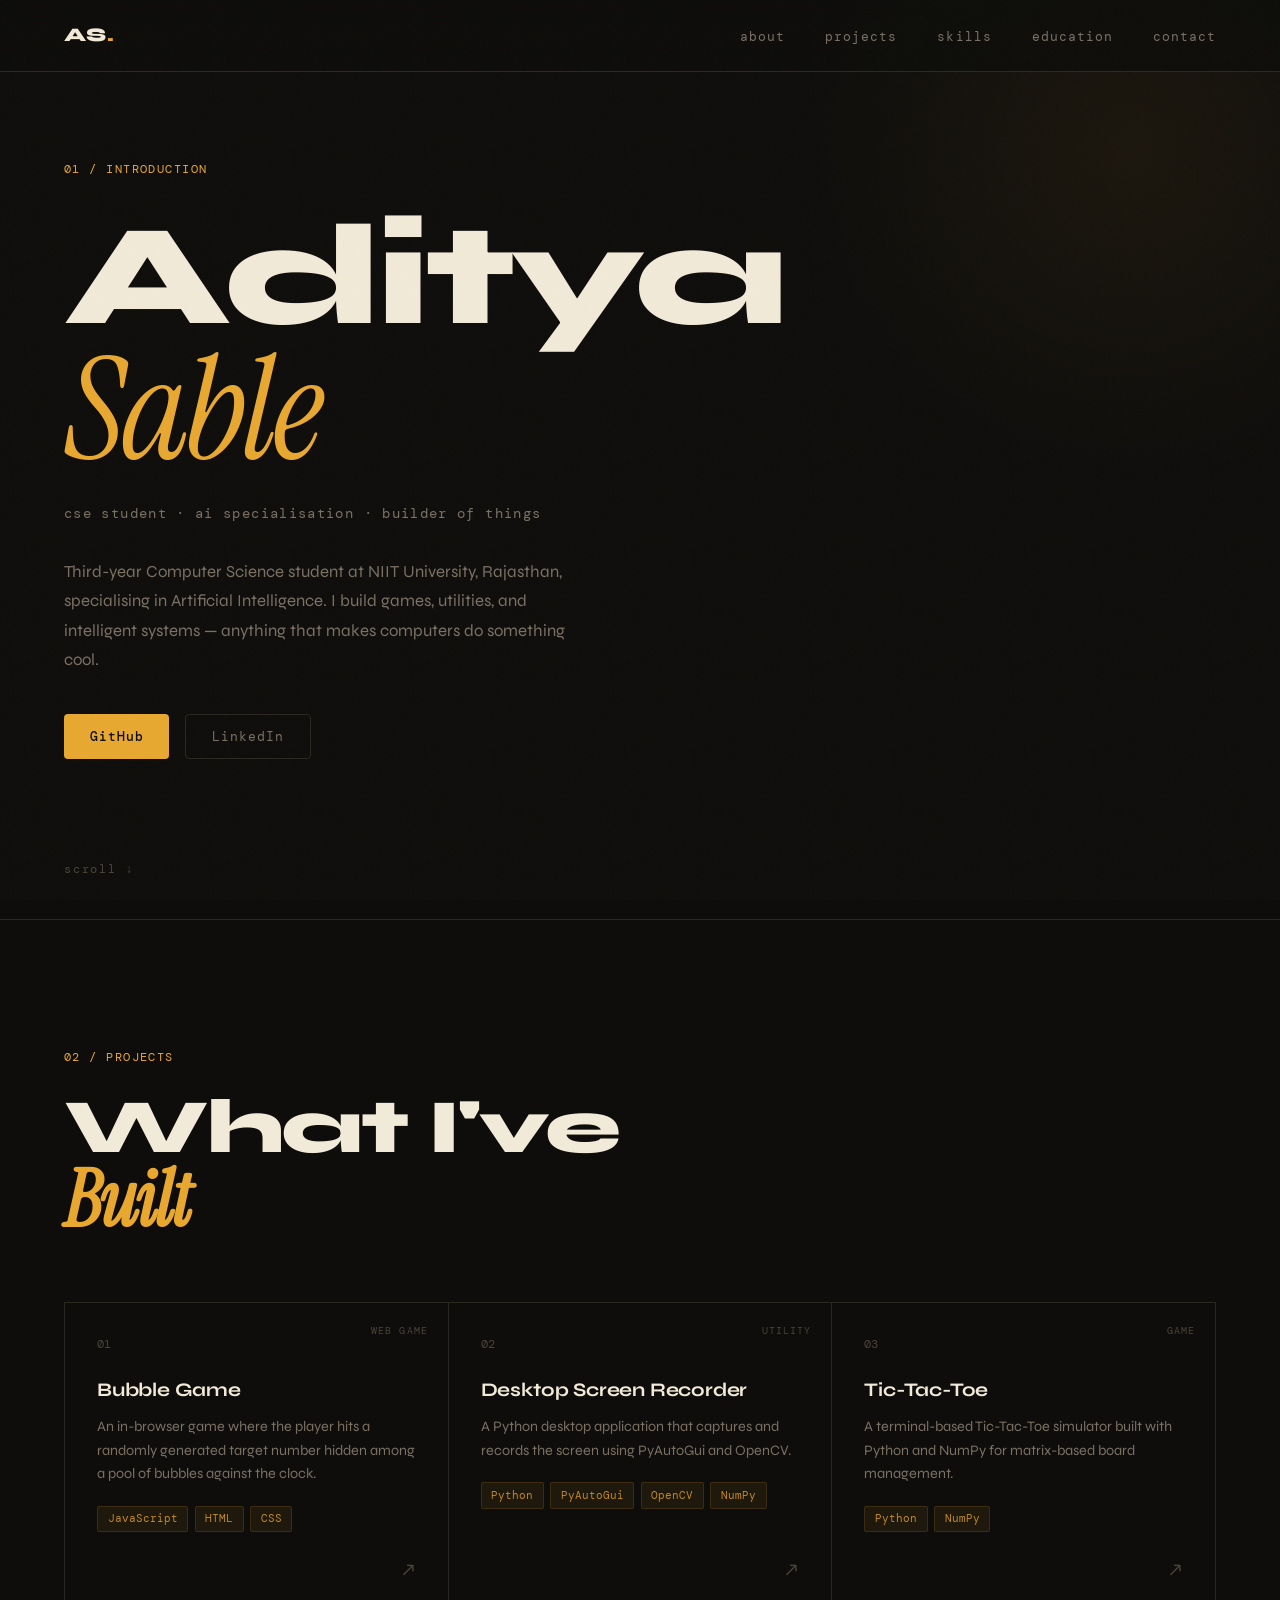
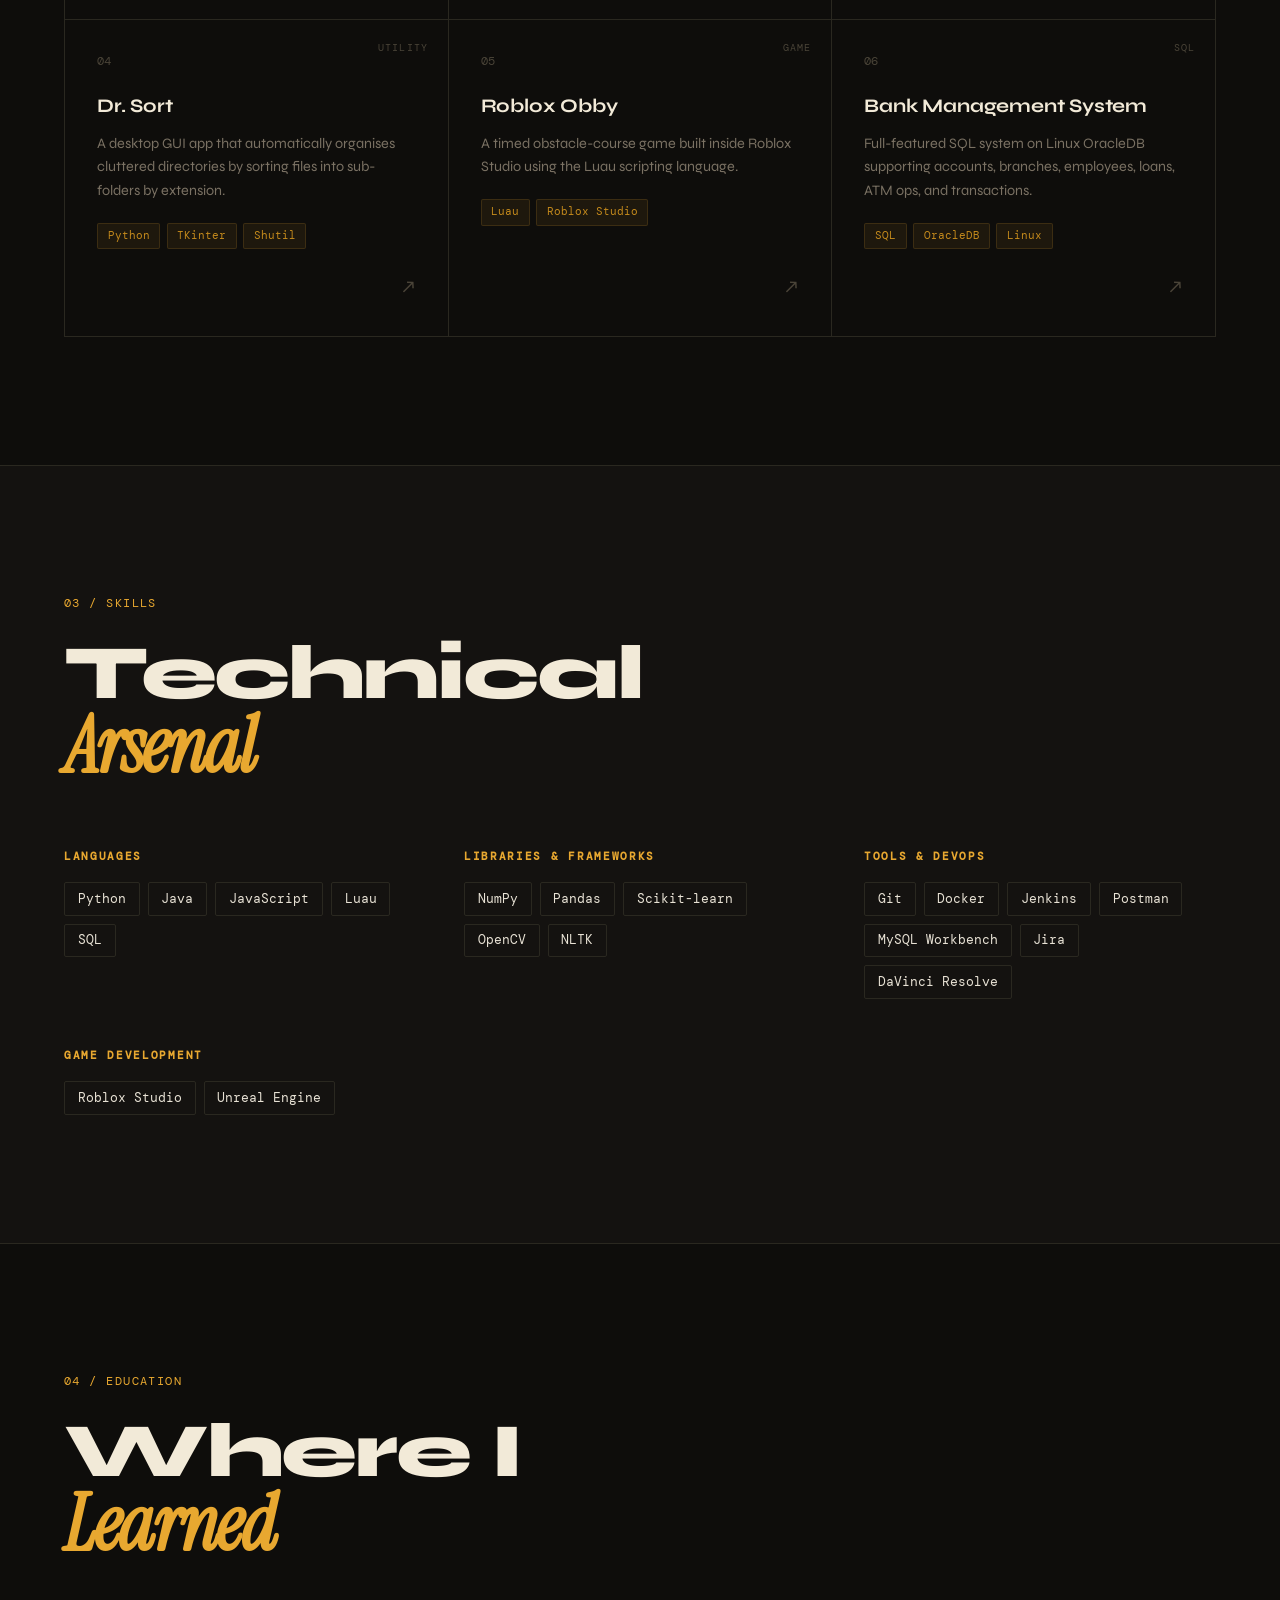
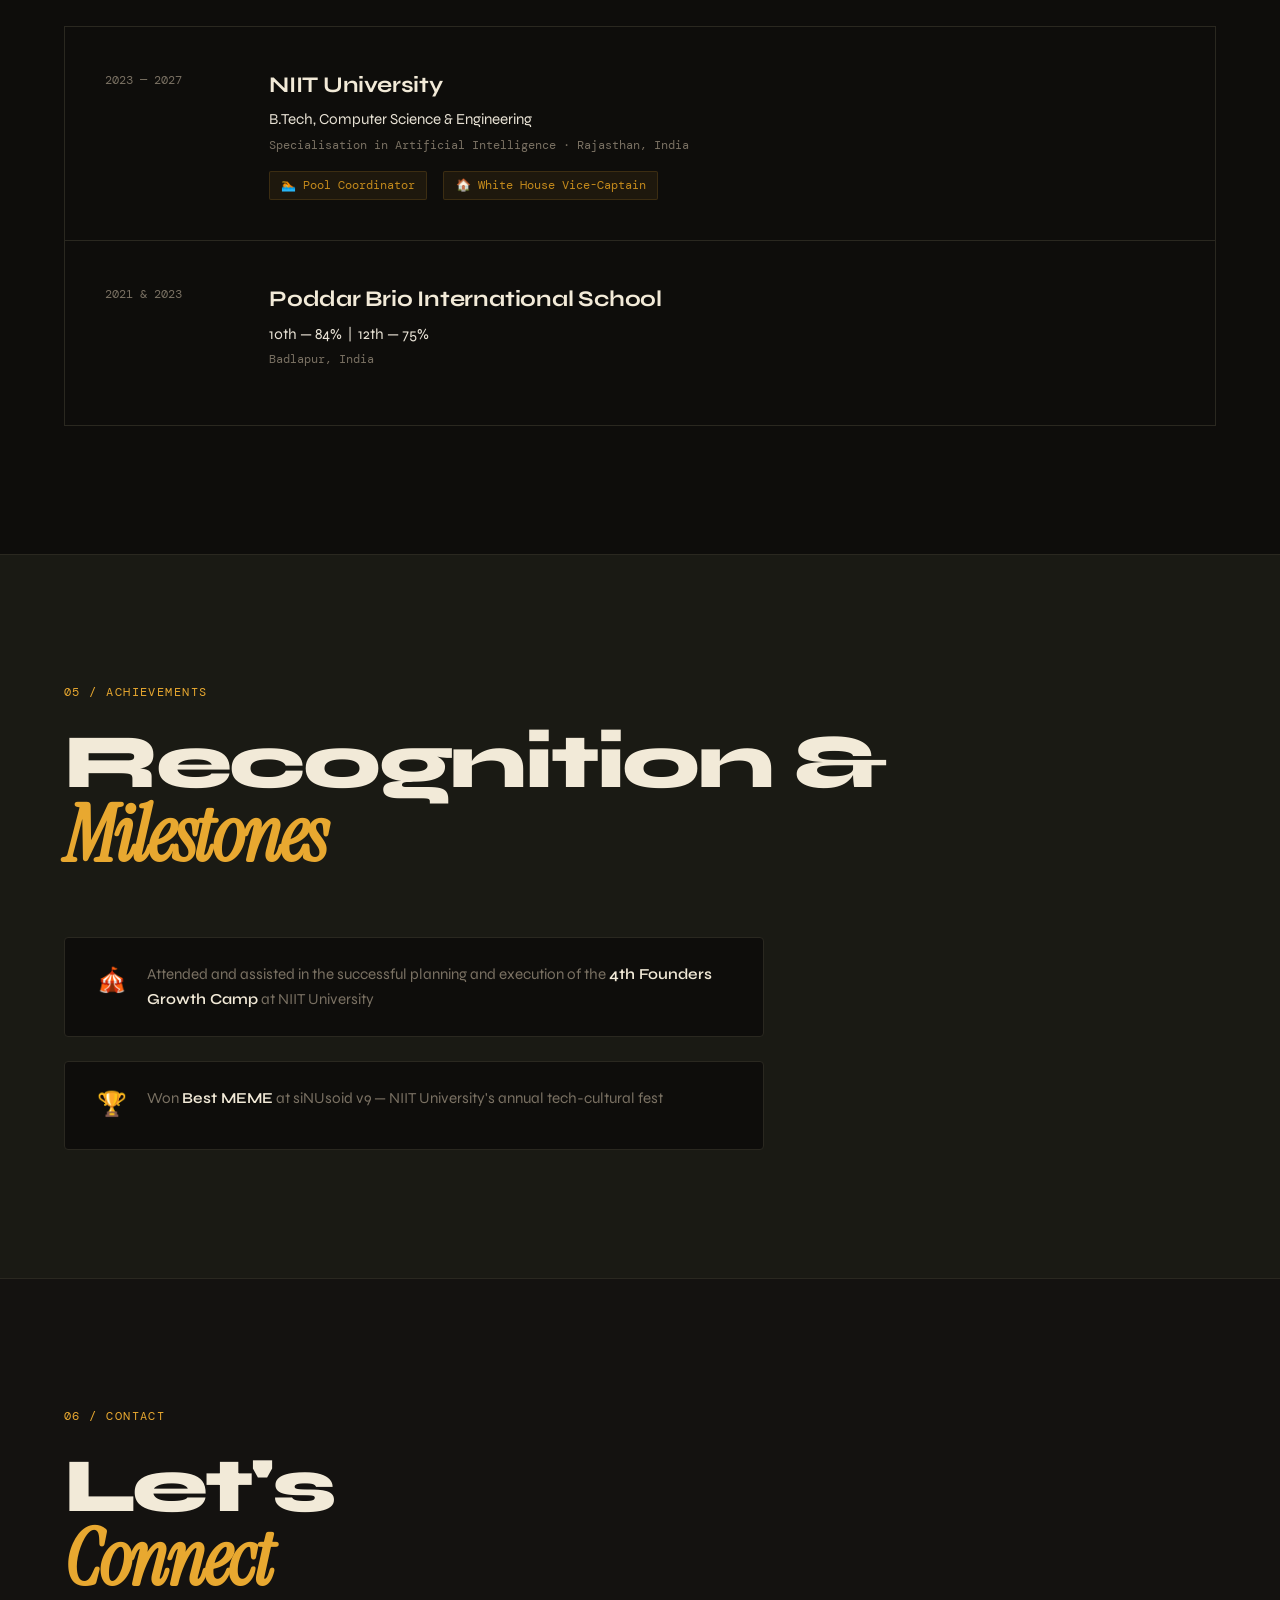
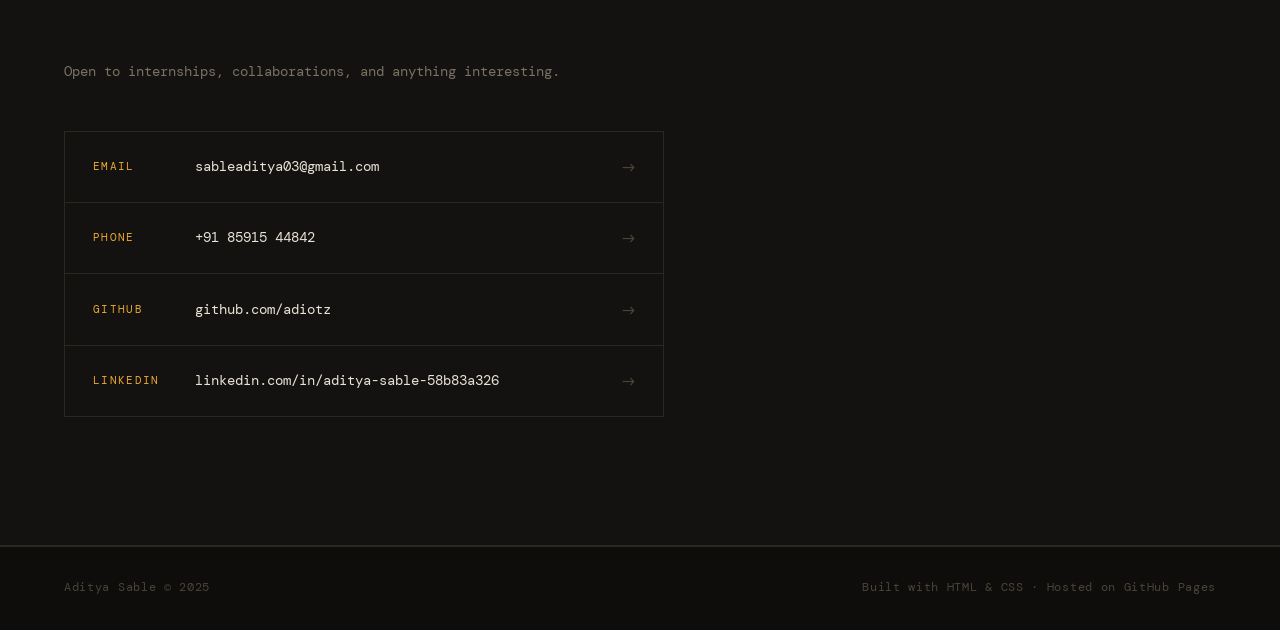
==== commit 01d2ab74: "Update index.html" ====
--- a/index.html
+++ b/index.html
@@ -38,7 +38,6 @@
     <div class="hero-links">
       <a href="https://github.com/adiotz" target="_blank" rel="noopener" class="btn btn-primary">GitHub</a>
       <a href="https://www.linkedin.com/in/aditya-sable-58b83a326/" target="_blank" rel="noopener" class="btn btn-outline">LinkedIn</a>
-      <a href="AdityaSableCV2.pdf" target="_blank" class="btn btn-outline">Download CV</a>
     </div>
     <div class="hero-scroll-hint mono">scroll ↓</div>
   </section>
